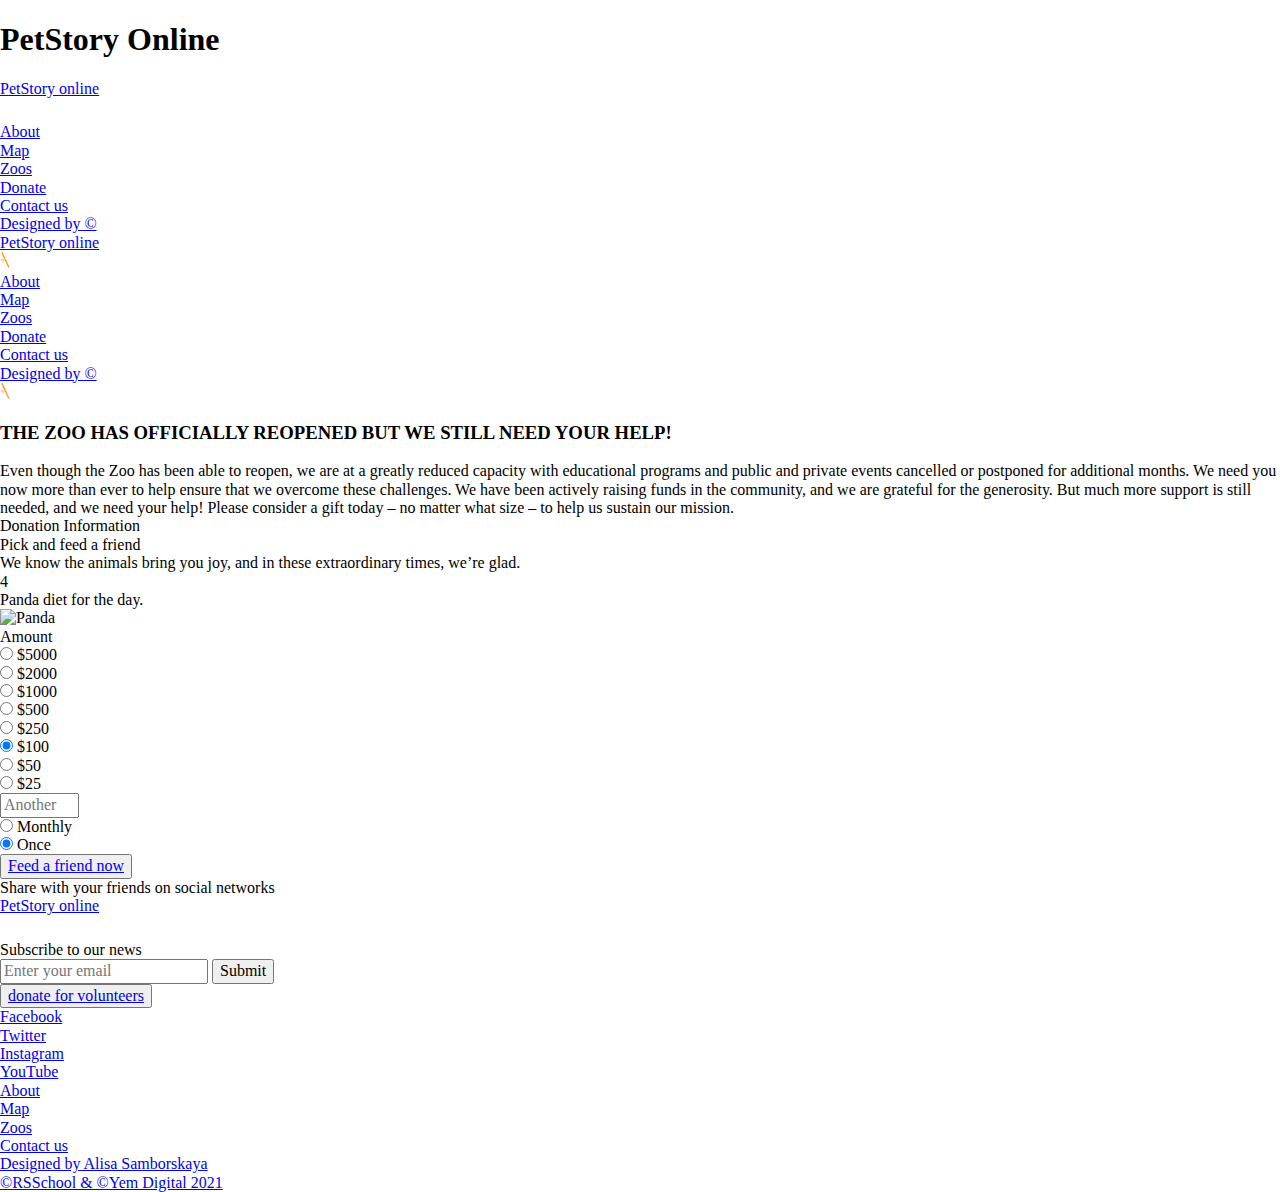
==== pages/donate/index.html @ 603b9fb6 "feat: new donate file" ====
<!DOCTYPE html>
<html lang="en">

<head>
  <meta charset="UTF-8">
  <meta http-equiv="X-UA-Compatible" content="IE=edge">
  <meta name="viewport" content="width=device-width, initial-scale=1.0">
  <title>Online-zoo</title>
  <link rel="shortcut icon" href="https://belphoto.github.io/online-zoo/assets/icons/panda_icon.svg" type="image/x-icon">
  <link rel="preconnect" href="https://fonts.googleapis.com">
  <link rel="preconnect" href="https://fonts.gstatic.com" crossorigin>
  <link href="https://fonts.googleapis.com/css2?family=Roboto:wght@300;400;500;600;700&display=swap" rel="stylesheet">
  <link rel="stylesheet" href="https://belphoto.github.io/online-zoo/assets/styles/normalize.css">
  <link rel="stylesheet" href="../donate/style.css">
</head>

<body>
  <div class="shadow"></div>
  <header class="header">
    <div class="wrapper header__wrapper">
      <h1 class="visually-hidden">PetStory Online</h1>
      <div class="header__logo logo__container">
        <a class="logo" href="../main/index.html">
          <p class="logo__text">PetStory online</p>
          <img class="logo__img" src="https://belphoto.github.io/online-zoo/assets/icons/logo_bamboo.svg" alt="">
        </a>
      </div>
      <nav class="navigation header__navigation">
        <ul class="navigation__list">
          <li class="navigation__item"><a class="navigation__link navigation__link_active" href="#">About</a>
          </li>
          <li class="navigation__item"><a class="navigation__link" href="#">Map</a></li>
          <li class="navigation__item"><a class="navigation__link" href="#">Zoos</a></li>
          <li class="navigation__item"><a class="navigation__link" href="../donate/index.html">Donate</a></li>
          <li class="navigation__item"><a class="navigation__link" href="#">Contact us</a></li>
        </ul>
        <div class="navigation__link_end">
          <a class="navigation__link" href="https://www.figma.com/file/ypzT9idgAILaSRVRmDAJxn/online-zoo-3-weeks"
            target="_blank">Designed
            by ©</a>
        </div>
      </nav>
      <div class="hamburger header__hamburger hamburger__open">
        <span class="hamburger__line"></span>
      </div>
    </div>
    <div class="wrapper burger__menu">
      <div class="header__logo logo__container">
        <a class="logo" href="../main/index.html">
          <p class="logo__text">PetStory online</p>
          <img class="logo__img" src="https://belphoto.github.io/online-zoo/assets/icons/logo_bamboo_burger.svg" alt="">
        </a>
      </div>
      <nav class="navigation header__navigation">
        <ul class="navigation__list">
          <li class="navigation__item"><a class="navigation__link navigation__link_active" href="#">About</a>
          </li>
          <li class="navigation__item"><a class="navigation__link" href="#">Map</a></li>
          <li class="navigation__item"><a class="navigation__link" href="#">Zoos</a></li>
          <li class="navigation__item"><a class="navigation__link" href="https://belphoto.github.io/online-zoo/pages/donate/index.html">Donate</a></li>
          <li class="navigation__item"><a class="navigation__link" href="#">Contact us</a></li>
        </ul>
        <div class="navigation__link_end">
          <a class="navigation__link" href="https://www.figma.com/file/ypzT9idgAILaSRVRmDAJxn/online-zoo-3-weeks"
            target="_blank">Designed
            by ©</a>
        </div>
      </nav>
      <div class="hamburger header__hamburger hamburger__close">
        <img src="https://belphoto.github.io/online-zoo/assets/icons/logo_bamboo_burger.svg" alt="close menu">
      </div>
    </div>
  </header>
    <main>
        <section class="top">
            <div class="wrapper">
            </div>
        </section>
        <section class="pick-feed">
            <div class="wrapper wrapper__donate">
                <h3 class="pick-feed__title">THE ZOO HAS OFFICIALLY REOPENED BUT WE STILL NEED YOUR HELP!</h3>
                <p class="pick-feed__text">Even though the Zoo has been able to reopen, we are at a greatly reduced
                    capacity with educational
                    programs and public and private events cancelled or postponed for additional months. We need you now
                    more than ever to help ensure that we overcome these challenges. We have been actively raising funds
                    in the community, and we are grateful for the generosity. But much more support is still needed, and
                    we need your help! Please consider a gift today – no matter what size – to help us sustain our
                    mission.</p>
                <p class="pick-feed__caption">Donation Information</p>

                <div class="donate__wrapper">
                    <p class="donate__title">Pick and feed a friend</p>
                    <p class="donate__subtitle"> We know the animals bring you joy, and in these extraordinary
                        times, we’re glad.</p>
                    <div class="donate-diet">
                        <div class="donate-diet__day">
                            <p class="donate-diet__number">4</p>
                            <p class="donate-diet__text">Panda diet for the day.</p>
                        </div>
                        <div class="donate-diet__icon">
                        </div>
                        <div class="donate-diet__image">
                            <img src="https://belphoto.github.io/online-zoo/assets/images/panda_widget1.png" alt="Panda">
                        </div>
                    </div>

                    <form class="donate__form">
                        <div class="progress-bar">
                            <p class="progress-bar__title">Amount</p>
                            <div class="progress-bar__background">
                                <div class="progress-bar__line"></div>
                            </div>
                            <div class="progress-bar__scale">
                                <div class="progress-bar__container">
                                    <input class="progress-bar__input" type="radio" id="amount5000" name="amount"
                                        value="5000">
                                    <label class="progress-bar__label" for="amount5000">$5000</label>
                                </div>
                                <div class="progress-bar__container">
                                    <input class="progress-bar__input" type="radio" id="amount2000" name="amount"
                                        value="2000">
                                    <label class="progress-bar__label" for="amount2000">$2000</label>
                                </div>
                                <div class="progress-bar__container">
                                    <input class="progress-bar__input" type="radio" id="amount1000" name="amount"
                                        value="1000">
                                    <label class="progress-bar__label" for="amount1000">$1000</label>
                                </div>
                                <div class="progress-bar__container">
                                    <input class="progress-bar__input" type="radio" id="amount500" name="amount"
                                        value="500">
                                    <label class="progress-bar__label" for="amount500">$500</label>
                                </div>
                                <div class="progress-bar__container">
                                    <input class="progress-bar__input" type="radio" id="amount250" name="amount"
                                        value="250">
                                    <label class="progress-bar__label" for="amount250">$250</label>
                                </div>
                                <div class="progress-bar__container">
                                    <input class="progress-bar__input" type="radio" id="amount100" name="amount"
                                        value="100" checked>
                                    <label class="progress-bar__label" for="amount100">$100</label>
                                </div>
                                <div class="progress-bar__container">
                                    <input class="progress-bar__input" type="radio" id="amount50" name="amount"
                                        value="50">
                                    <label class="progress-bar__label" for="amount50">$50</label>
                                </div>
                                <div class="progress-bar__container">
                                    <input class="progress-bar__input" type="radio" id="amount25" name="amount"
                                        value="25">
                                    <label class="progress-bar__label" for="amount25">$25</label>
                                </div>
                            </div>
                        </div>

                        <label class="amount donate__amount">
                            <input class="donate__input"  type="number" id="another-amount" placeholder="Another amount"
                            min="0" max="9999" title="less 9999">
                        </label>

                        <div class="options donate__options">
                            <div class="options__item">
                                <input class="options__input" type="radio" id="monthly" name="spacing">
                                <label class="options__label" for="monthly">Monthly</label>
                            </div>
                            <div class="options__item">
                                <input class="options__input" type="radio" id="once" name="spacing" checked>
                                <label class="options__label" for="once">Once</label>
                            </div>
                        </div>

                        <div class="pick-feed__button">
                            <button class="button button_bordered"><a class="button__link" href="../donate/index.html"
                                    target="_blank">Feed a friend now</a></button>
                        </div>
                    </form>
                    <p class="pick-feed__social">Share with your friends on social networks </p>
                </div>
            </div>
        </section>
    </main>

    <footer class="footer">
    <div class="wrapper">
      <div class="footer__header">
        <div class="footer__logo logo__container logo__container_footer">
          <a class="logo" href="../main/index.html">
            <p class="logo__text logo__text_footer">PetStory online</p>
            <img class="logo__img logo__img_footer" src="https://belphoto.github.io/online-zoo/assets/icons/logo_bamboo.svg" alt="">
          </a>
        </div>
        <form class="subscribe" id="subscribe">
          <p class="subscribe__title">Subscribe to our news</p>
          <input class="subscribe__input" type="email" placeholder="Enter your email" required>
          <button class="subscribe__button" type="submit">Submit</button>
        </form>
      </div>

      <div class="footer__button">
        <button class="button"><a class="button__link" href="../donate/index.html">donate for
            volunteers</a></button>
      </div>

      <div class="footer__nav-wrap">
        <ul class="social footer__social">
          <li class="social__item">
            <a class="social__link" href="https://facebook.com/">
              <span class="social__icon">
                <span class="icon icon-facebook"></span>
              </span>
              <span class="social__text">Facebook</span>
            </a>
          </li>
          <li class="social__item">
            <a class="social__link" href="https://twitter.com/">
              <span class="social__icon">
                <span class="icon icon-twitter"></span>
              </span>
              <span class="social__text">Twitter</span>
            </a>
          </li>
          <li class="social__item">
            <a class="social__link" href="https://www.instagram.com/">
              <span class="social__icon">
                <span class="icon icon-instagram"></span>
              </span>
              <span class="social__text">Instagram</span>
            </a>
          </li>
          <li class="social__item">
            <a class="social__link" href="https://www.youtube.com/">
              <span class="social__icon">
                <span class="icon icon-YouTube"></span>
              </span>
              <span class="social__text">YouTube</span>
            </a>
          </li>
        </ul>
        <nav class="navigation footer__navigation">
          <ul class="navigation__list">
            <li class="navigation__item navigation__item_footer"><a class="navigation__link navigation__link_active"
                href="#">About</a>
            </li>
            <li class="navigation__item navigation__item_footer"><a class="navigation__link" href="#"
                onclick="return false;">Map</a></li>
            <li class="navigation__item navigation__item_footer"><a class="navigation__link" href="#"
                onclick="return false;">Zoos</a></li>
            <li class="navigation__item navigation__item_footer"><a class="navigation__link" href="#"
                onclick="return false;">Contact us</a></li>
          </ul>
        </nav>
        <div class="copyright">
          <p class="copyright__text"><a href="https://github.com/belphoto" target="_blank">Designed by
              Alisa Samborskaya</a></p>
          <p class="copyright__text"><a href="https://rs.school/" target="_blank">©RSSchool & ©Yem Digital
              2021</a></p>
        </div>
      </div>
    </div>
  </footer>
  <script src="https://belphoto.github.io/online-zoo/pages/donate/script.js"></script>
</body>

</html>
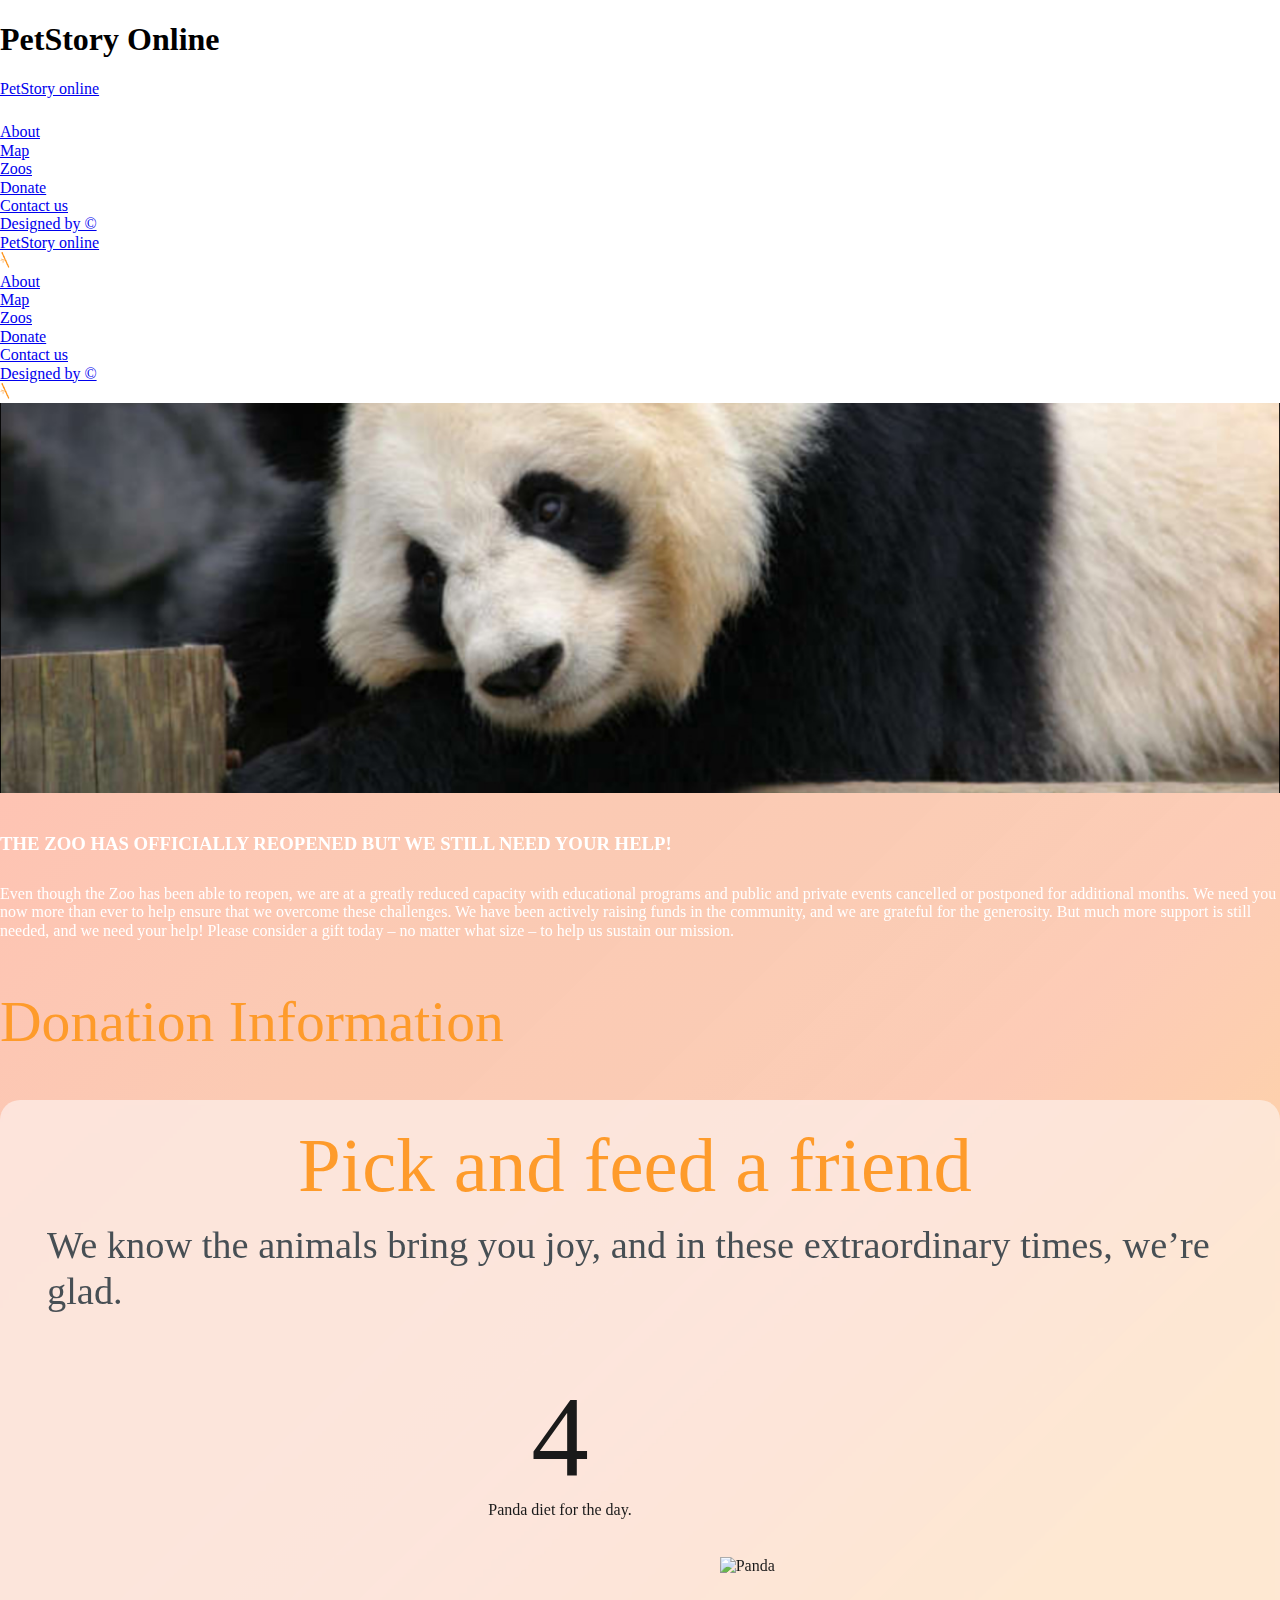
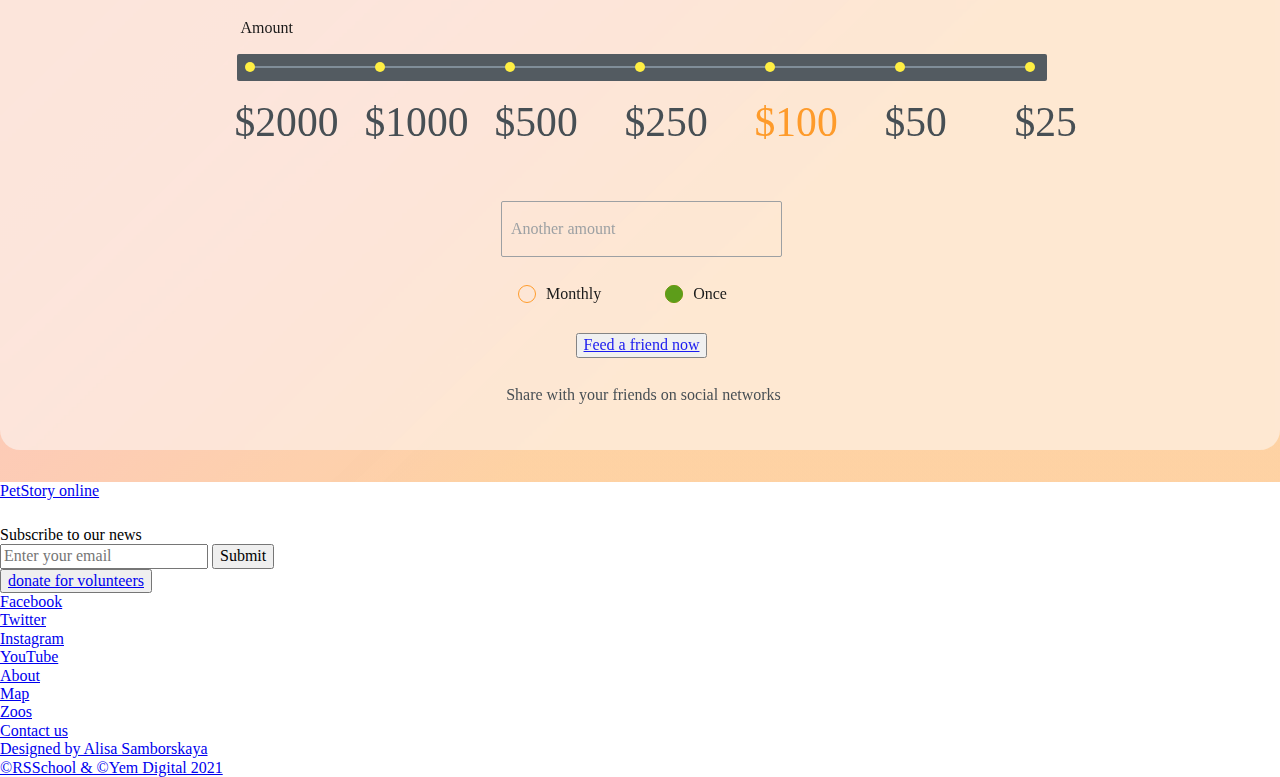
==== commit 54509520: "fix: link" ====
--- a/pages/donate/index.html
+++ b/pages/donate/index.html
@@ -11,7 +11,7 @@
   <link rel="preconnect" href="https://fonts.gstatic.com" crossorigin>
   <link href="https://fonts.googleapis.com/css2?family=Roboto:wght@300;400;500;600;700&display=swap" rel="stylesheet">
   <link rel="stylesheet" href="https://belphoto.github.io/online-zoo/assets/styles/normalize.css">
-  <link rel="stylesheet" href="../donate/style.css">
+  <link rel="stylesheet" href="https://belphoto.github.io/online-zoo/pages/donate/style.css">
 </head>
 
 <body>
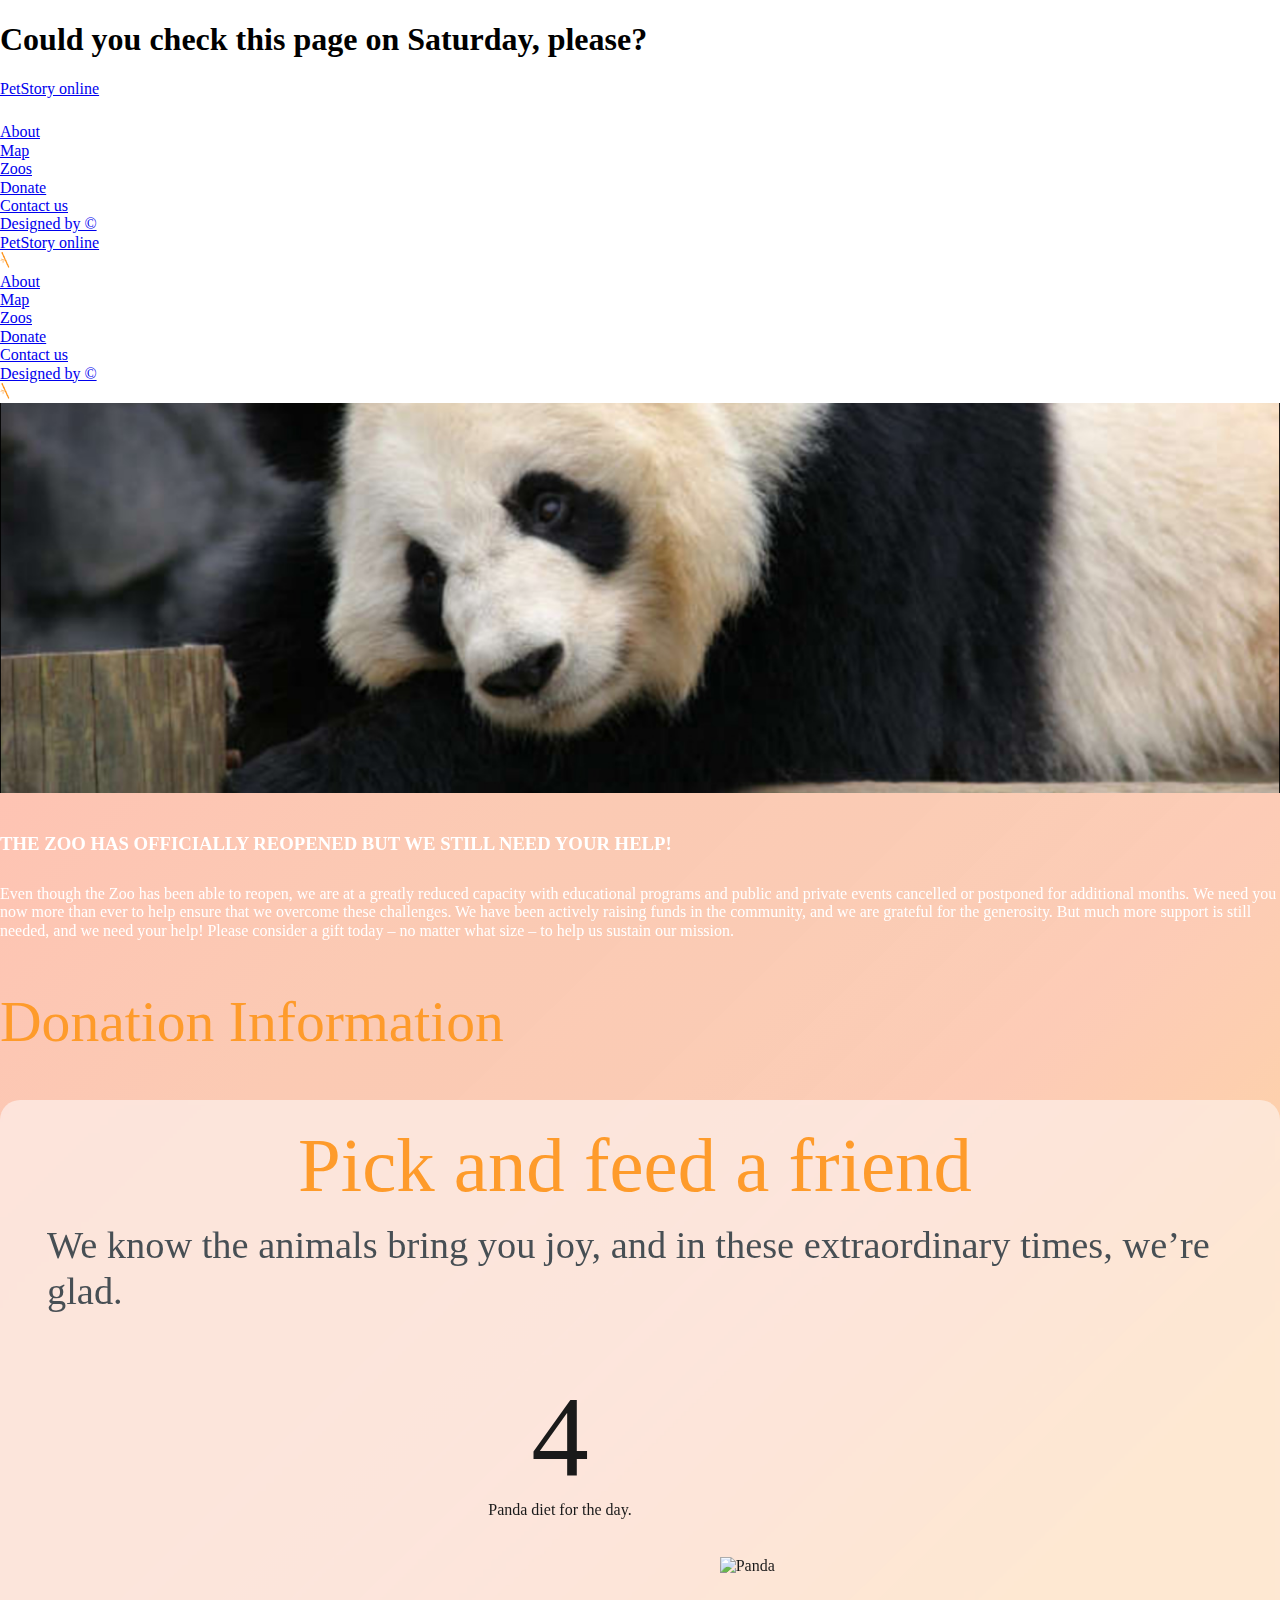
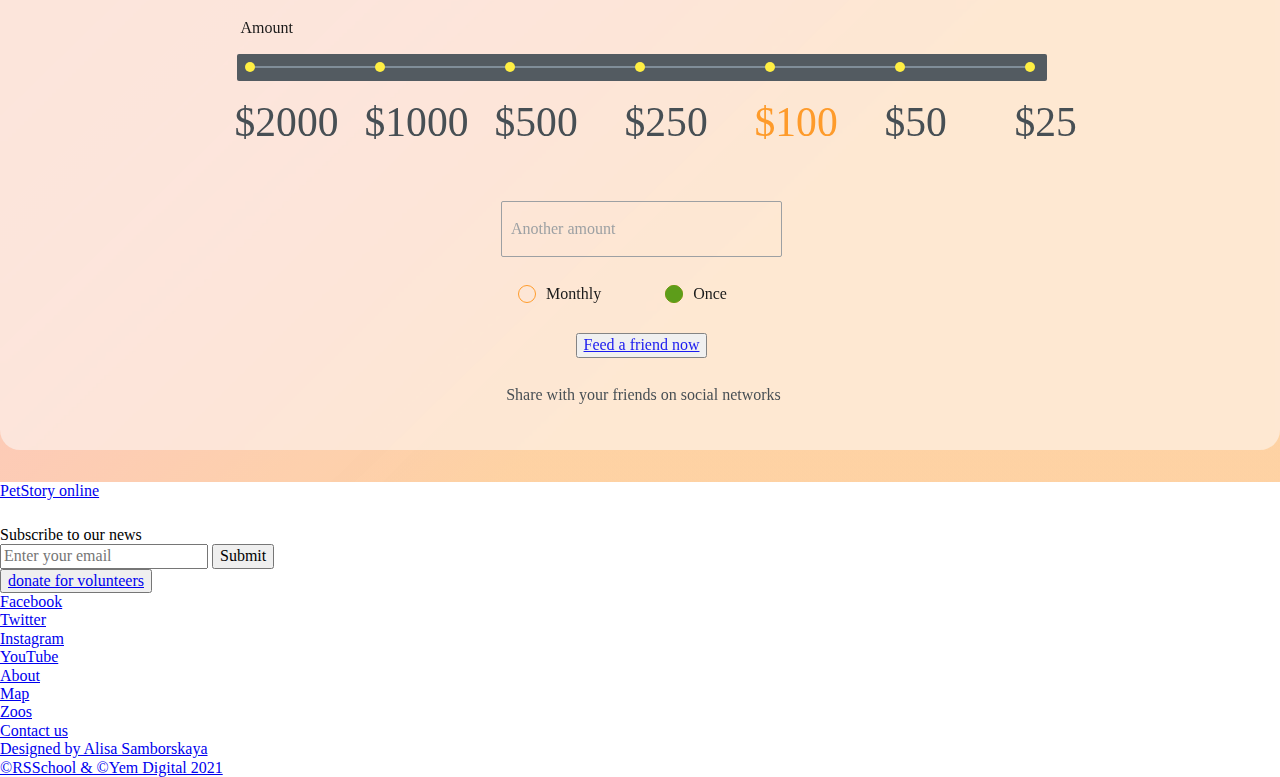
==== commit 75655a96: "fix: text" ====
--- a/pages/donate/index.html
+++ b/pages/donate/index.html
@@ -18,7 +18,7 @@
   <div class="shadow"></div>
   <header class="header">
     <div class="wrapper header__wrapper">
-      <h1 class="visually-hidden">PetStory Online</h1>
+      <h1 class="visually-hidden">Could you check this page on Saturday, please?</h1>
       <div class="header__logo logo__container">
         <a class="logo" href="../main/index.html">
           <p class="logo__text">PetStory online</p>
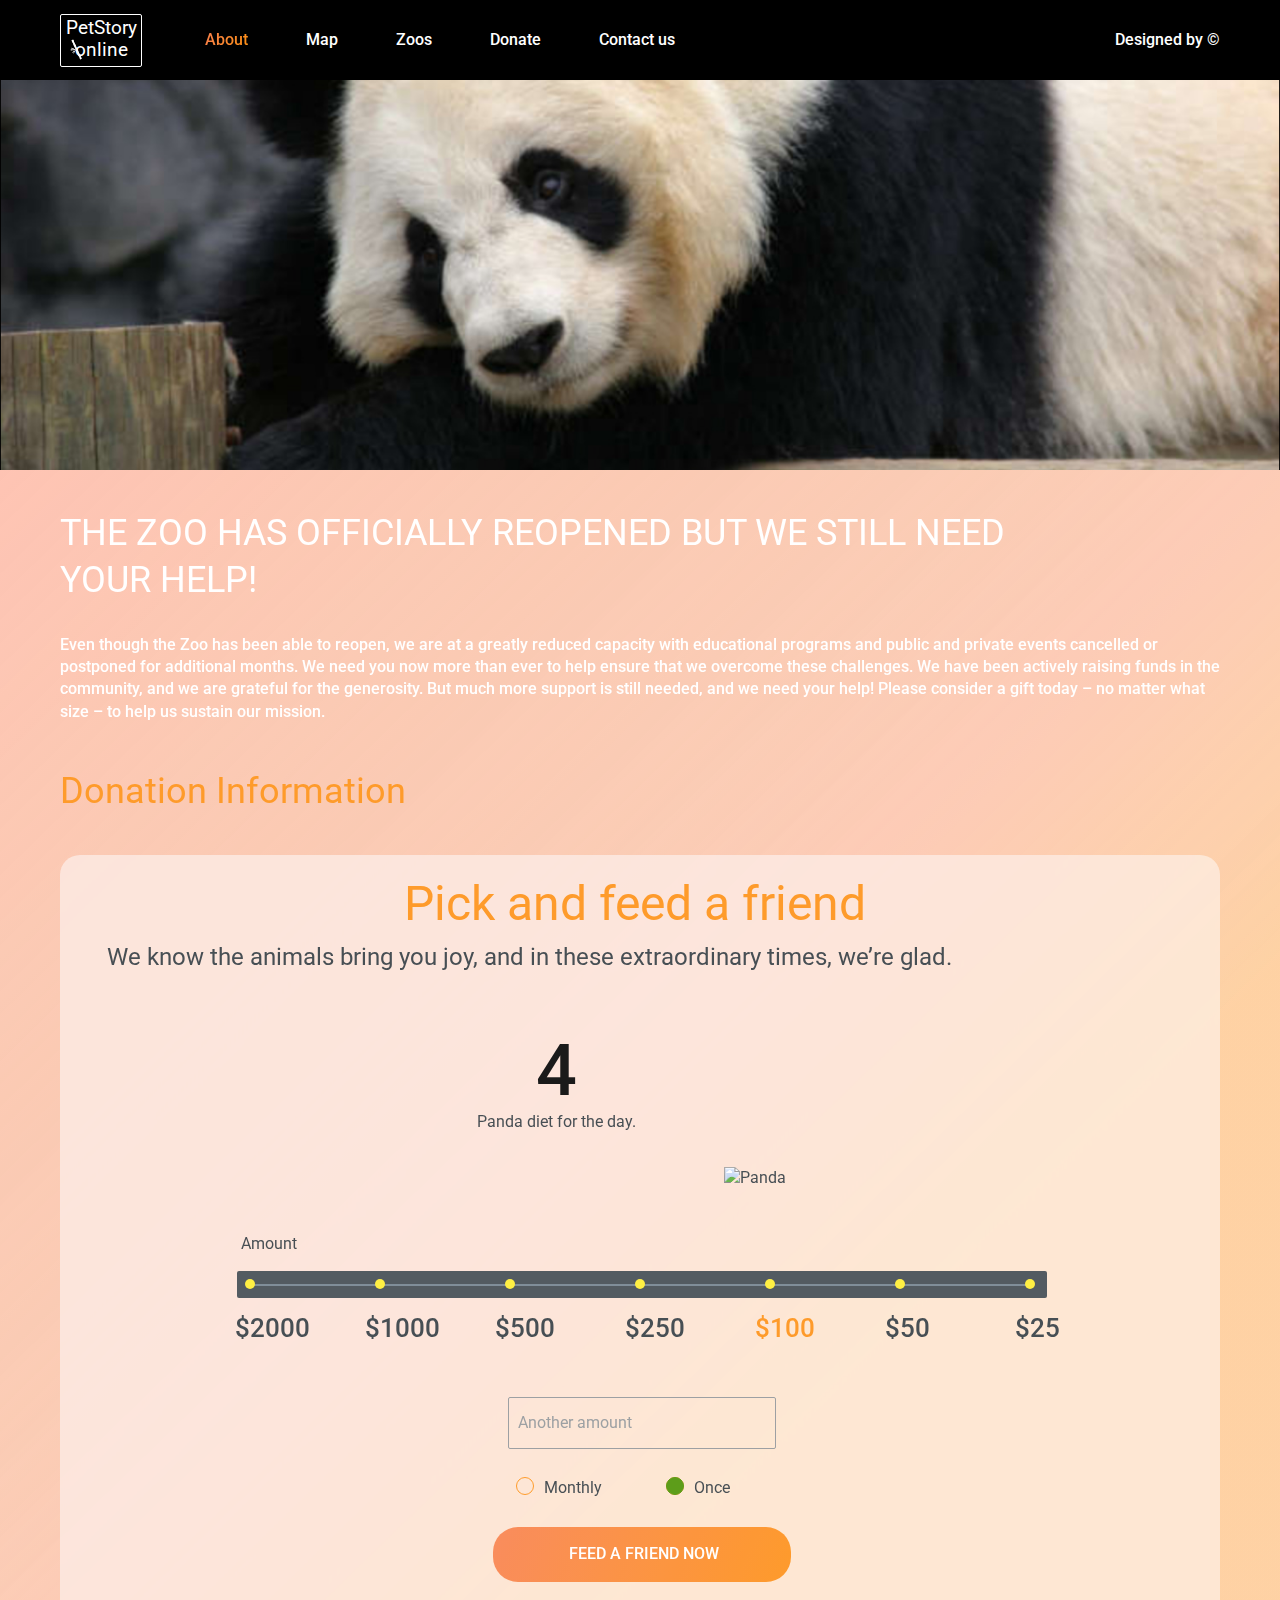
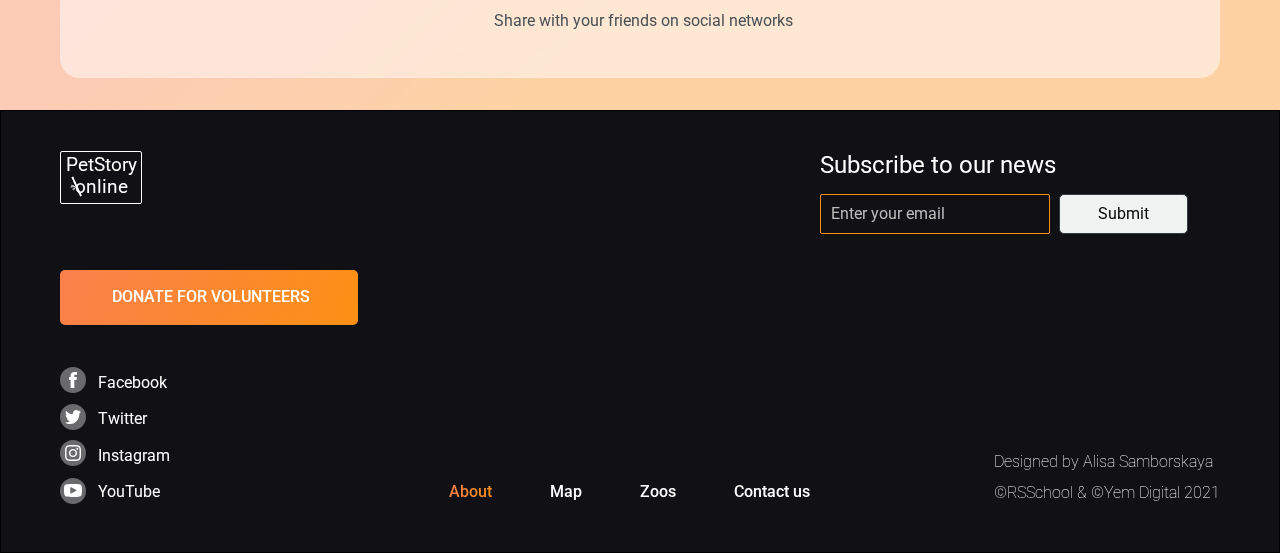
==== commit b971e076: "fix: link css" ====
--- a/pages/donate/index.html
+++ b/pages/donate/index.html
@@ -11,6 +11,7 @@
   <link rel="preconnect" href="https://fonts.gstatic.com" crossorigin>
   <link href="https://fonts.googleapis.com/css2?family=Roboto:wght@300;400;500;600;700&display=swap" rel="stylesheet">
   <link rel="stylesheet" href="https://belphoto.github.io/online-zoo/assets/styles/normalize.css">
+  <link rel="stylesheet" href="https://belphoto.github.io/online-zoo/pages/main/style.css">
   <link rel="stylesheet" href="https://belphoto.github.io/online-zoo/pages/donate/style.css">
 </head>
 
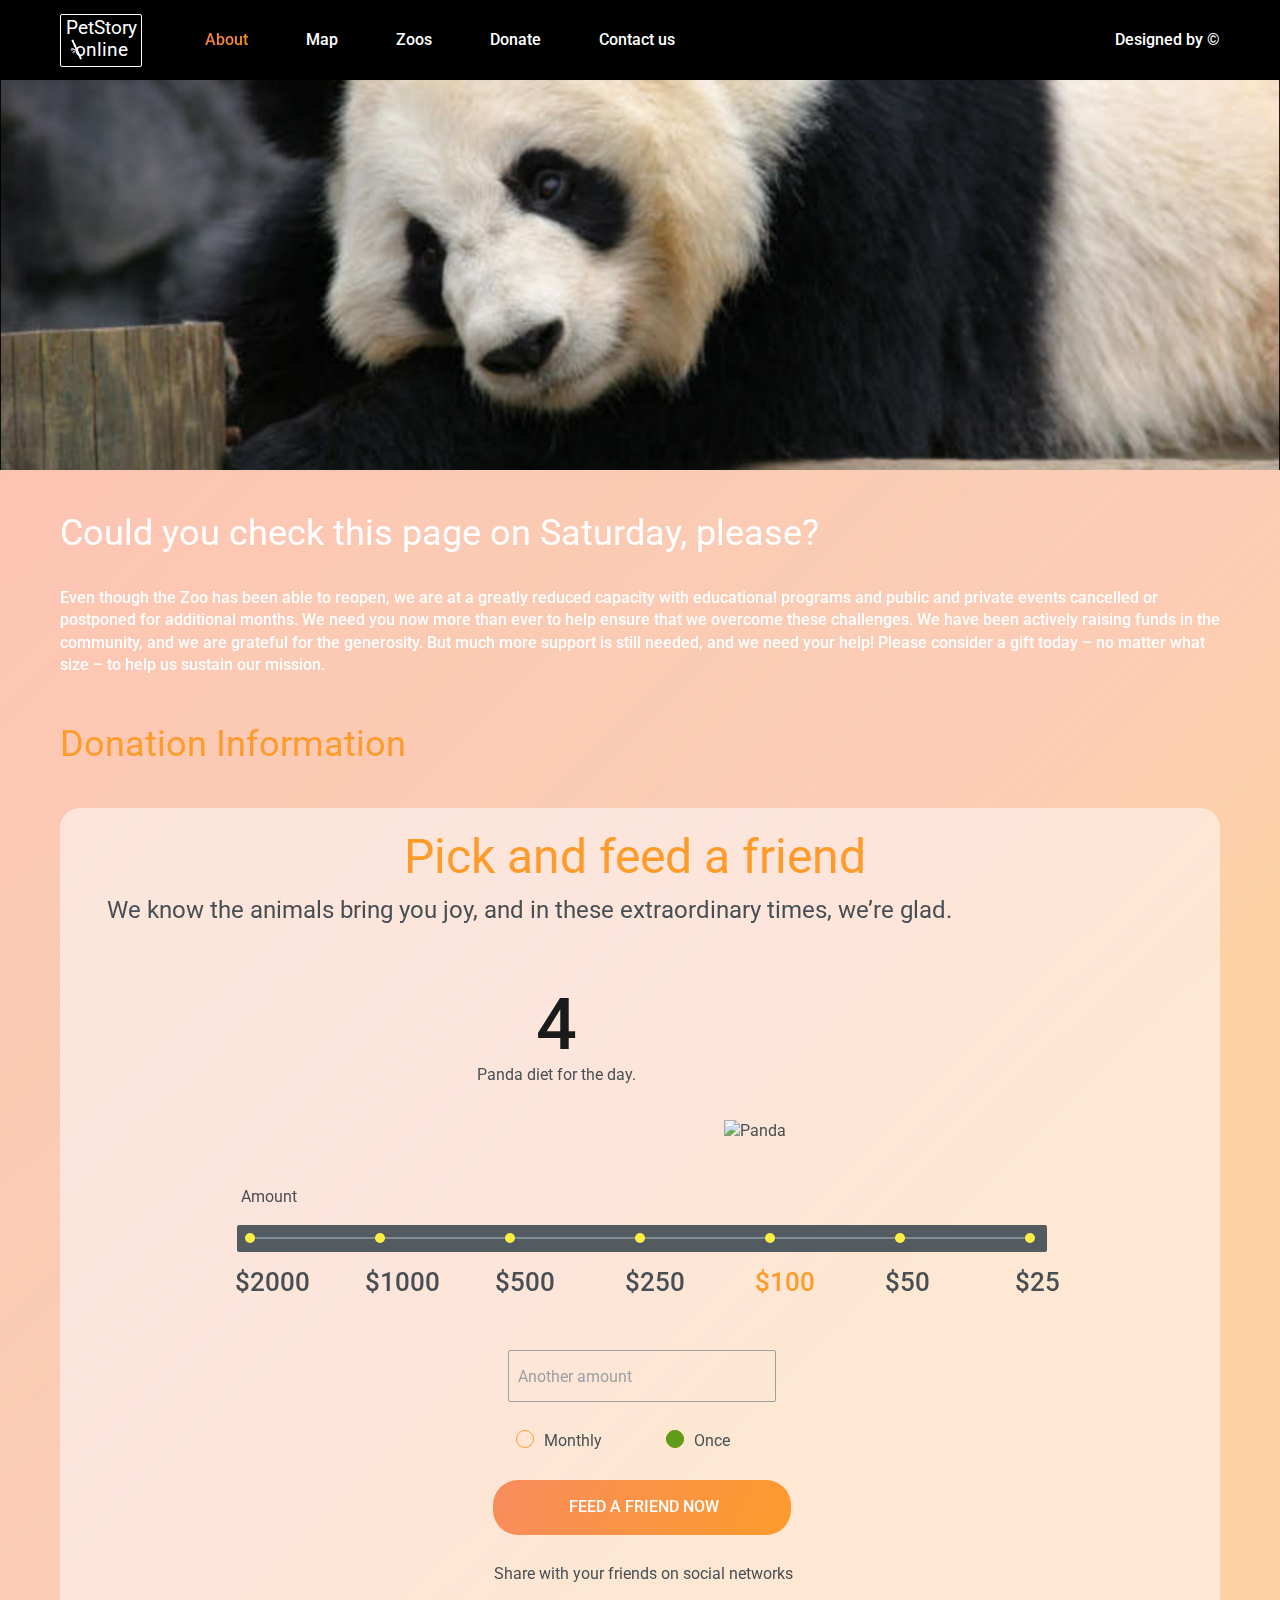
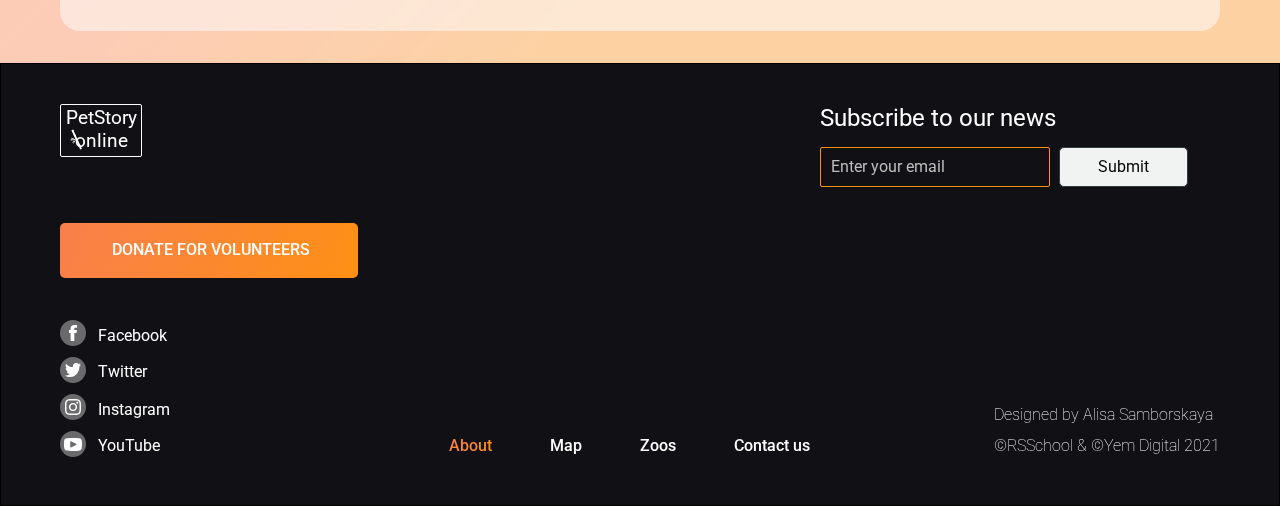
==== commit da9bbbf2: "fix: text" ====
--- a/pages/donate/index.html
+++ b/pages/donate/index.html
@@ -19,7 +19,7 @@
   <div class="shadow"></div>
   <header class="header">
     <div class="wrapper header__wrapper">
-      <h1 class="visually-hidden">Could you check this page on Saturday, please?</h1>
+      <h1 class="visually-hidden">PetStory online</h1>
       <div class="header__logo logo__container">
         <a class="logo" href="../main/index.html">
           <p class="logo__text">PetStory online</p>
@@ -79,7 +79,7 @@
         </section>
         <section class="pick-feed">
             <div class="wrapper wrapper__donate">
-                <h3 class="pick-feed__title">THE ZOO HAS OFFICIALLY REOPENED BUT WE STILL NEED YOUR HELP!</h3>
+                <h3 class="pick-feed__title">Could you check this page on Saturday, please?</h3>
                 <p class="pick-feed__text">Even though the Zoo has been able to reopen, we are at a greatly reduced
                     capacity with educational
                     programs and public and private events cancelled or postponed for additional months. We need you now
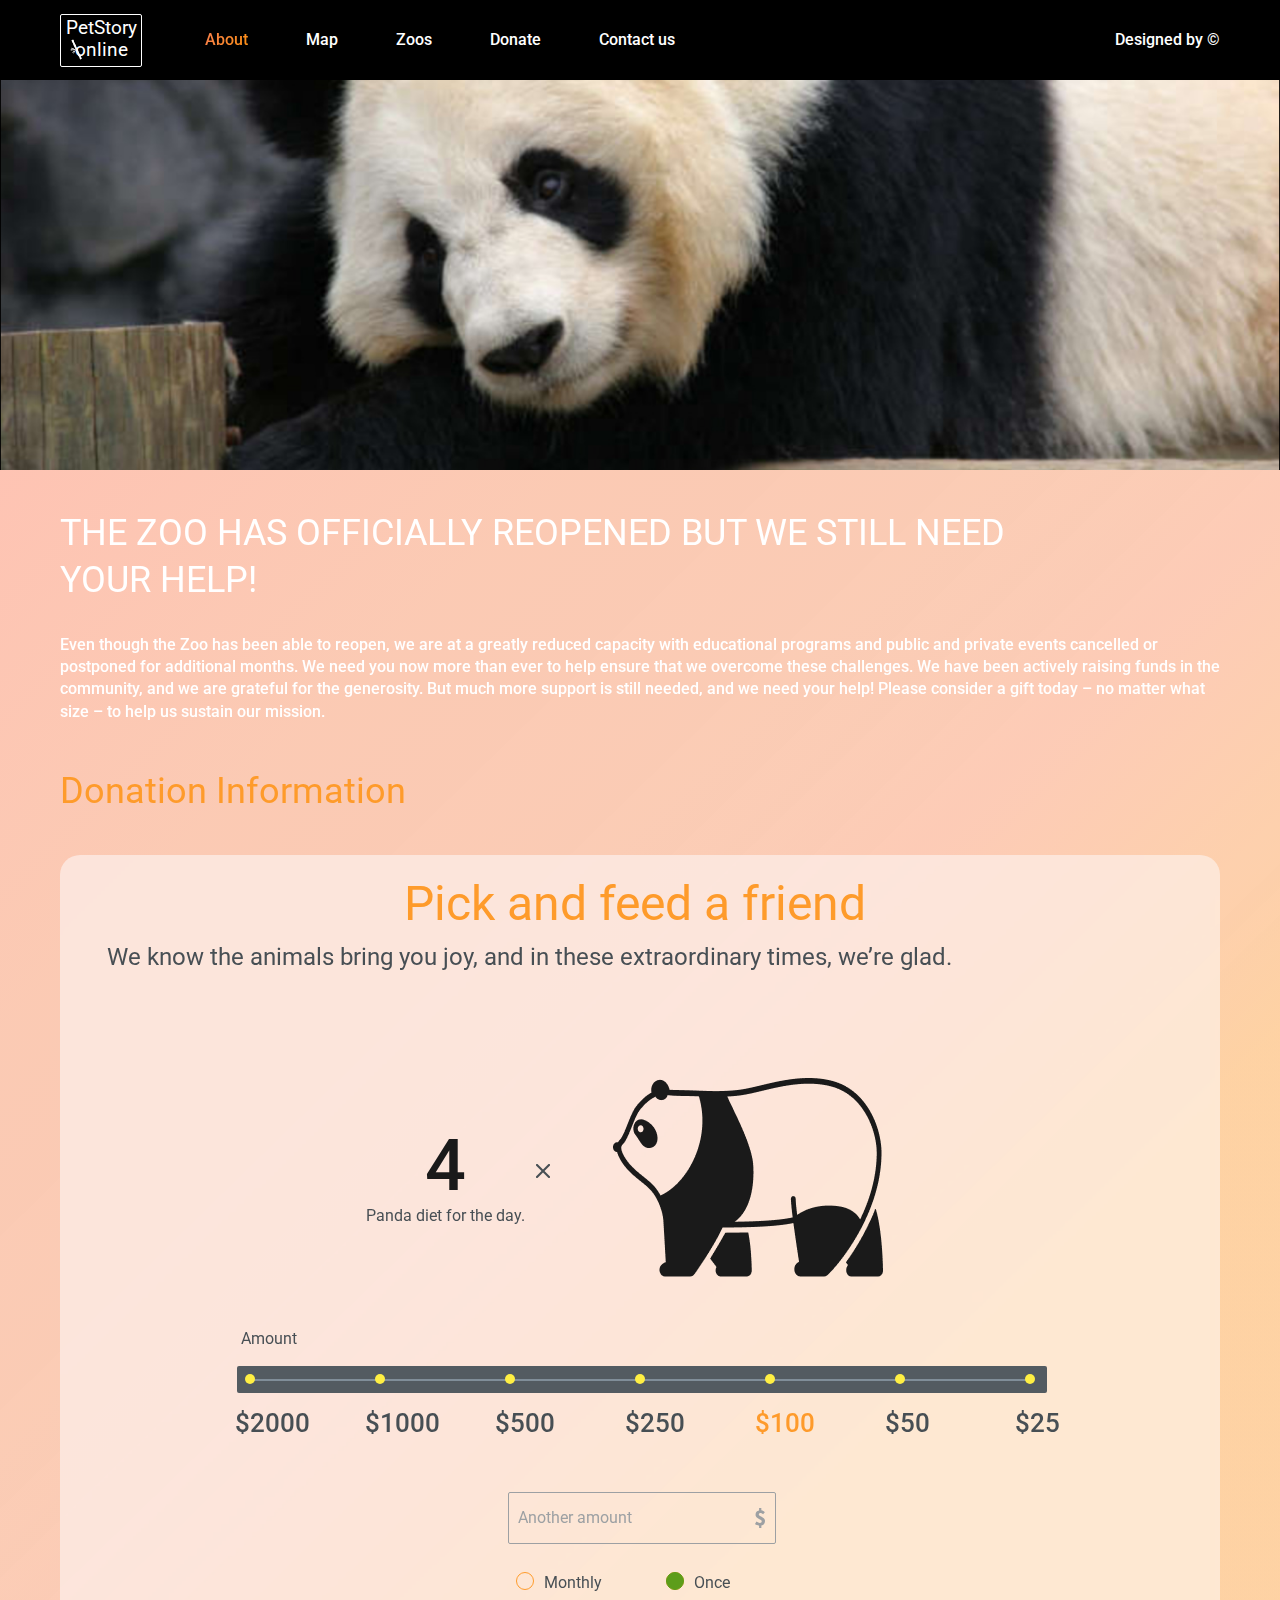
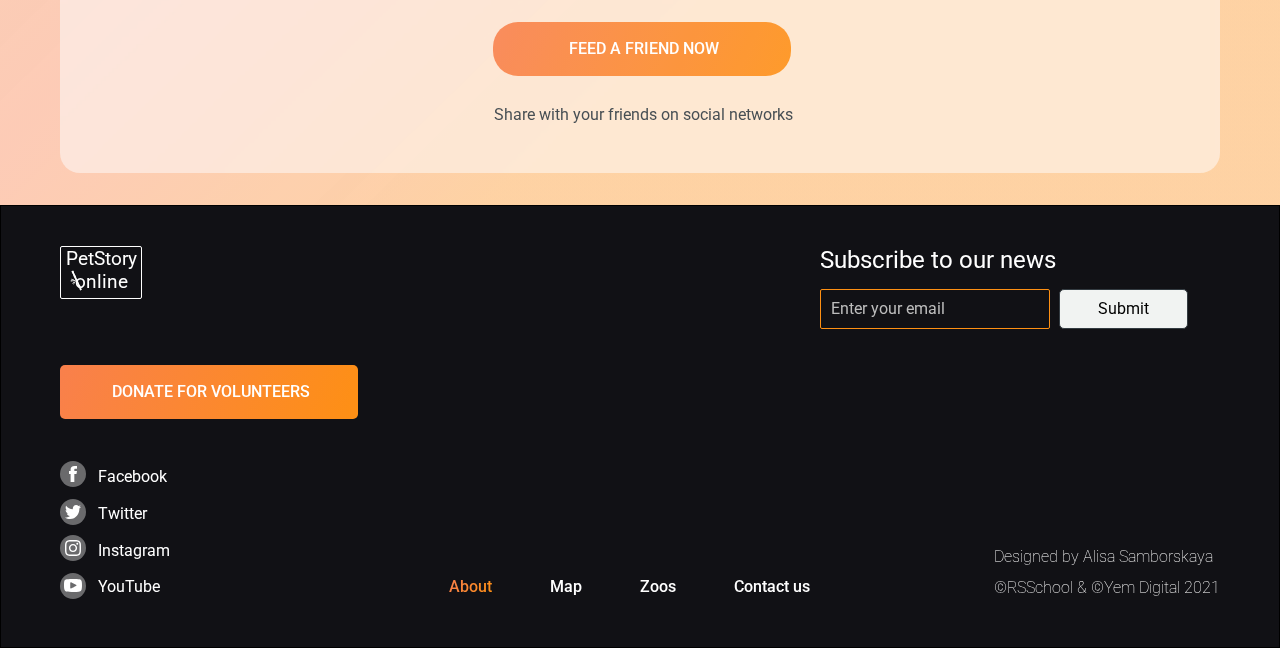
==== commit e96faee0: "fix: links" ====
--- a/pages/donate/index.html
+++ b/pages/donate/index.html
@@ -21,7 +21,7 @@
     <div class="wrapper header__wrapper">
       <h1 class="visually-hidden">PetStory online</h1>
       <div class="header__logo logo__container">
-        <a class="logo" href="../main/index.html">
+        <a class="logo" href="belphoto.github.io/online-zoo/pages/main/index.html">
           <p class="logo__text">PetStory online</p>
           <img class="logo__img" src="https://belphoto.github.io/online-zoo/assets/icons/logo_bamboo.svg" alt="">
         </a>
@@ -32,7 +32,7 @@
           </li>
           <li class="navigation__item"><a class="navigation__link" href="#">Map</a></li>
           <li class="navigation__item"><a class="navigation__link" href="#">Zoos</a></li>
-          <li class="navigation__item"><a class="navigation__link" href="../donate/index.html">Donate</a></li>
+          <li class="navigation__item"><a class="navigation__link" href="belphoto.github.io/online-zoo/pages/donate/index.html">Donate</a></li>
           <li class="navigation__item"><a class="navigation__link" href="#">Contact us</a></li>
         </ul>
         <div class="navigation__link_end">
@@ -47,7 +47,7 @@
     </div>
     <div class="wrapper burger__menu">
       <div class="header__logo logo__container">
-        <a class="logo" href="../main/index.html">
+        <a class="logo" href="belphoto.github.io/online-zoo/pages/main/index.html">
           <p class="logo__text">PetStory online</p>
           <img class="logo__img" src="https://belphoto.github.io/online-zoo/assets/icons/logo_bamboo_burger.svg" alt="">
         </a>
@@ -79,7 +79,7 @@
         </section>
         <section class="pick-feed">
             <div class="wrapper wrapper__donate">
-                <h3 class="pick-feed__title">Could you check this page on Saturday, please?</h3>
+                <h3 class="pick-feed__title">THE ZOO HAS OFFICIALLY REOPENED BUT WE STILL NEED YOUR HELP!</h3>
                 <p class="pick-feed__text">Even though the Zoo has been able to reopen, we are at a greatly reduced
                     capacity with educational
                     programs and public and private events cancelled or postponed for additional months. We need you now
@@ -172,7 +172,7 @@
                         </div>
 
                         <div class="pick-feed__button">
-                            <button class="button button_bordered"><a class="button__link" href="../donate/index.html"
+                            <button class="button button_bordered"><a class="button__link" href="belphoto.github.io/online-zoo/pages/donate/index.html"
                                     target="_blank">Feed a friend now</a></button>
                         </div>
                     </form>
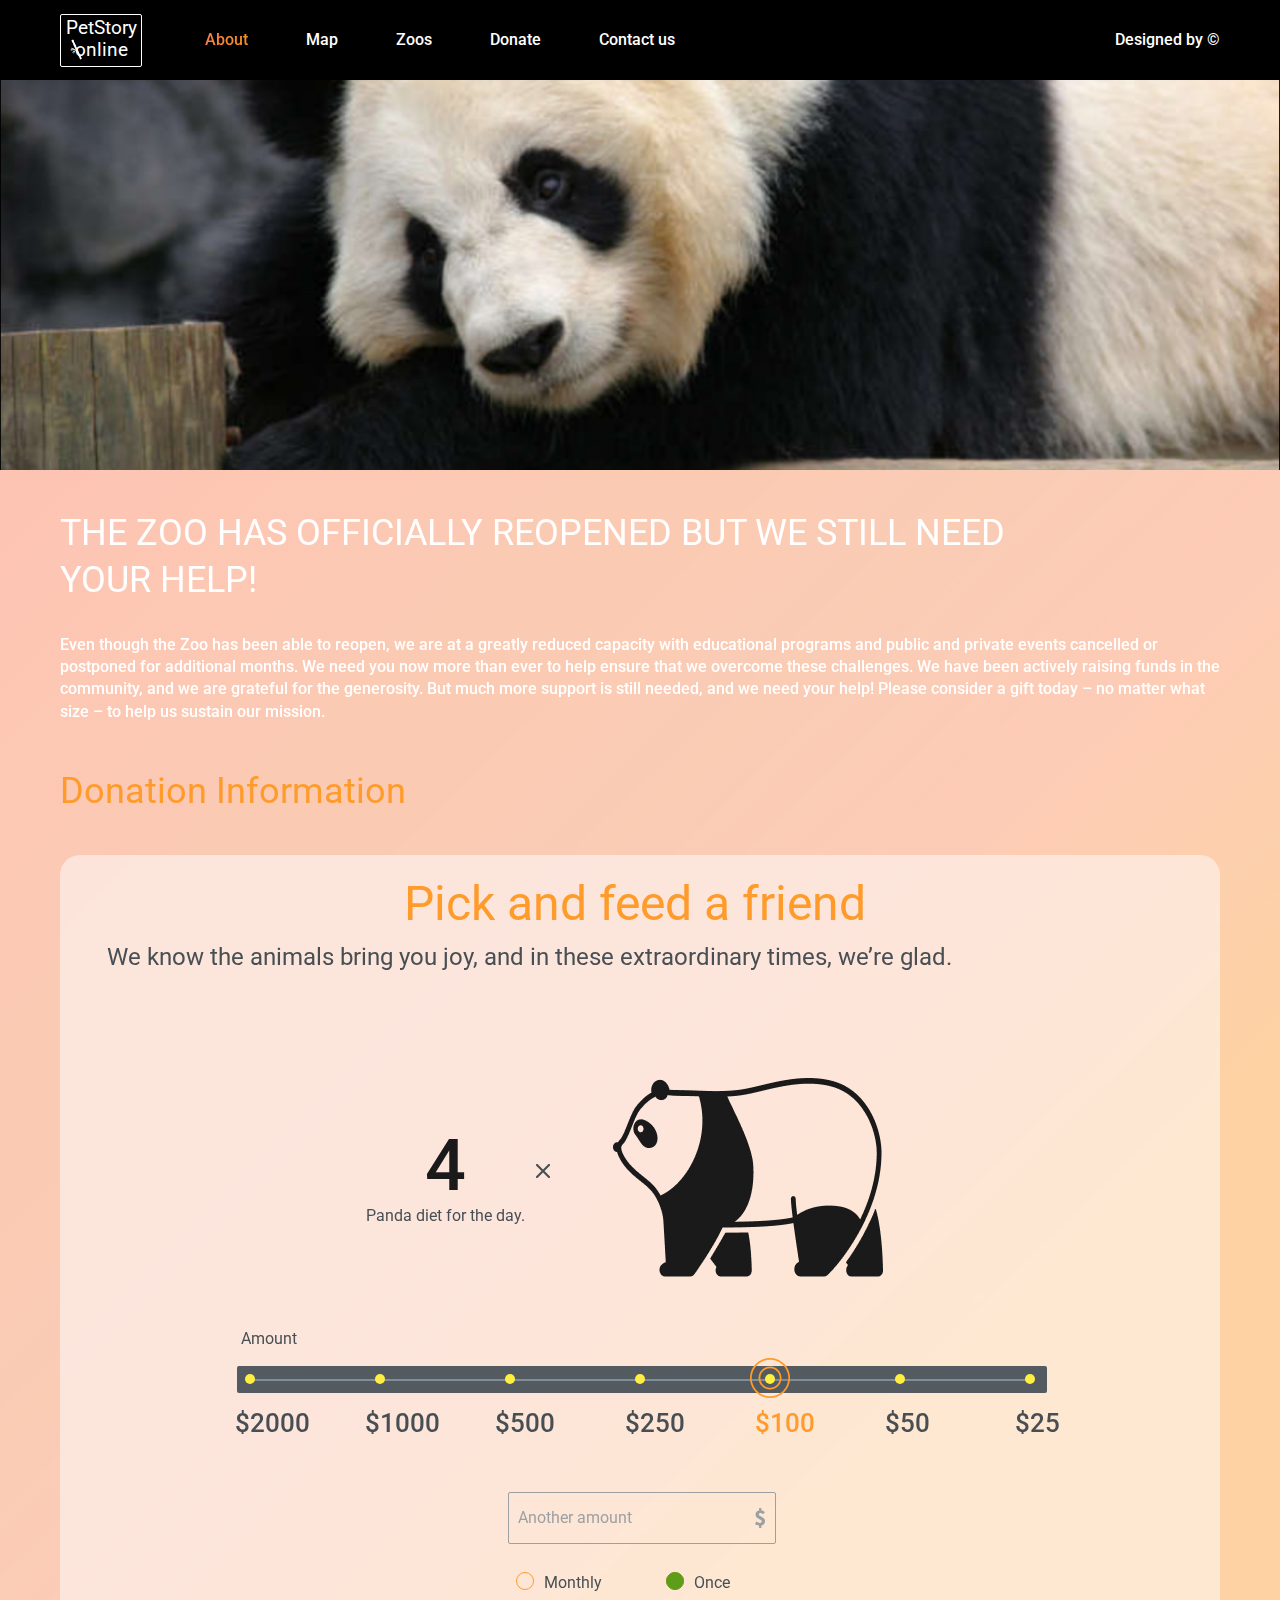
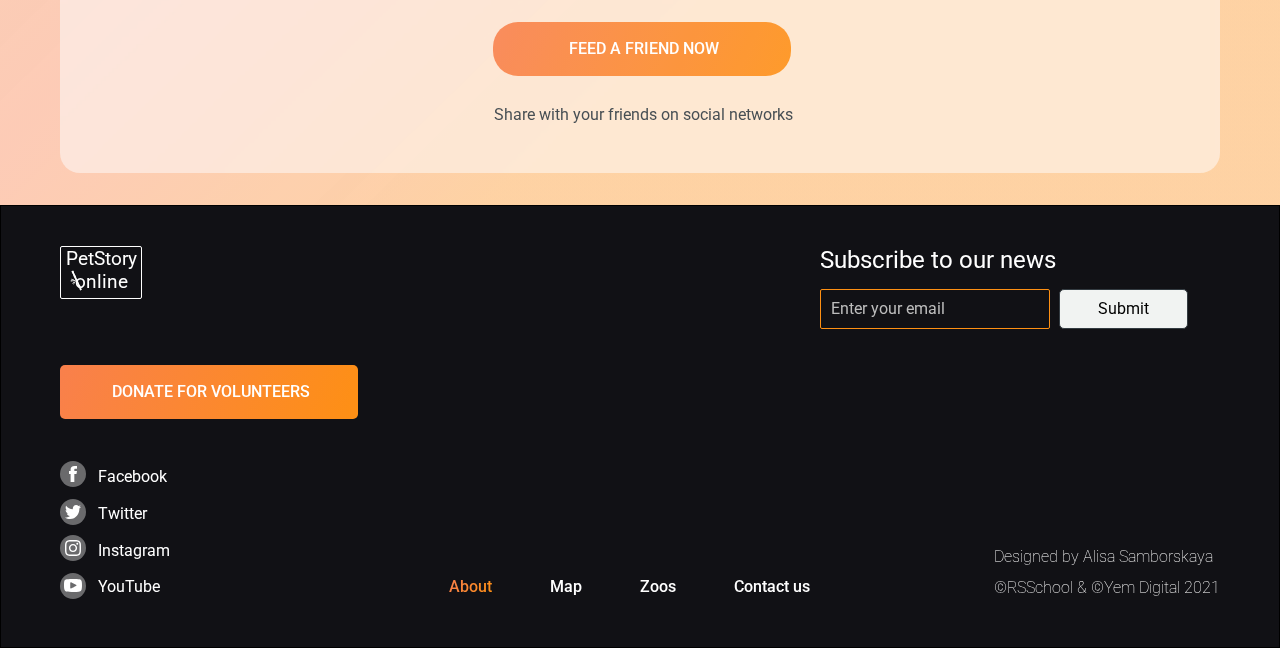
==== commit cfe4909d: "fix: links" ====
--- a/pages/donate/index.html
+++ b/pages/donate/index.html
@@ -21,18 +21,18 @@
     <div class="wrapper header__wrapper">
       <h1 class="visually-hidden">PetStory online</h1>
       <div class="header__logo logo__container">
-        <a class="logo" href="belphoto.github.io/online-zoo/pages/main/index.html">
+        <a class="logo" href="https://belphoto.github.io/online-zoo/pages/main/index.html">
           <p class="logo__text">PetStory online</p>
           <img class="logo__img" src="https://belphoto.github.io/online-zoo/assets/icons/logo_bamboo.svg" alt="">
         </a>
       </div>
       <nav class="navigation header__navigation">
         <ul class="navigation__list">
-          <li class="navigation__item"><a class="navigation__link navigation__link_active" href="#">About</a>
+          <li class="navigation__item"><a class="navigation__link navigation__link_active" href="https://belphoto.github.io/online-zoo/pages/main/index.html">About</a>
           </li>
           <li class="navigation__item"><a class="navigation__link" href="#">Map</a></li>
           <li class="navigation__item"><a class="navigation__link" href="#">Zoos</a></li>
-          <li class="navigation__item"><a class="navigation__link" href="belphoto.github.io/online-zoo/pages/donate/index.html">Donate</a></li>
+          <li class="navigation__item"><a class="navigation__link" href="https://belphoto.github.io/online-zoo/pages/donate/index.html">Donate</a></li>
           <li class="navigation__item"><a class="navigation__link" href="#">Contact us</a></li>
         </ul>
         <div class="navigation__link_end">
@@ -47,7 +47,7 @@
     </div>
     <div class="wrapper burger__menu">
       <div class="header__logo logo__container">
-        <a class="logo" href="belphoto.github.io/online-zoo/pages/main/index.html">
+        <a class="logo" href="https://belphoto.github.io/online-zoo/pages/main/index.html">
           <p class="logo__text">PetStory online</p>
           <img class="logo__img" src="https://belphoto.github.io/online-zoo/assets/icons/logo_bamboo_burger.svg" alt="">
         </a>
@@ -186,7 +186,7 @@
     <div class="wrapper">
       <div class="footer__header">
         <div class="footer__logo logo__container logo__container_footer">
-          <a class="logo" href="../main/index.html">
+          <a class="logo" href="https://belphoto.github.io/online-zoo/pages/main/index.html">
             <p class="logo__text logo__text_footer">PetStory online</p>
             <img class="logo__img logo__img_footer" src="https://belphoto.github.io/online-zoo/assets/icons/logo_bamboo.svg" alt="">
           </a>
@@ -199,7 +199,7 @@
       </div>
 
       <div class="footer__button">
-        <button class="button"><a class="button__link" href="../donate/index.html">donate for
+        <button class="button"><a class="button__link" href="https://belphoto.github.io/online-zoo/pages/donate/index.html">donate for
             volunteers</a></button>
       </div>
 
@@ -241,7 +241,7 @@
         <nav class="navigation footer__navigation">
           <ul class="navigation__list">
             <li class="navigation__item navigation__item_footer"><a class="navigation__link navigation__link_active"
-                href="#">About</a>
+                href="https://belphoto.github.io/online-zoo/pages/main/index.html">About</a>
             </li>
             <li class="navigation__item navigation__item_footer"><a class="navigation__link" href="#"
                 onclick="return false;">Map</a></li>
